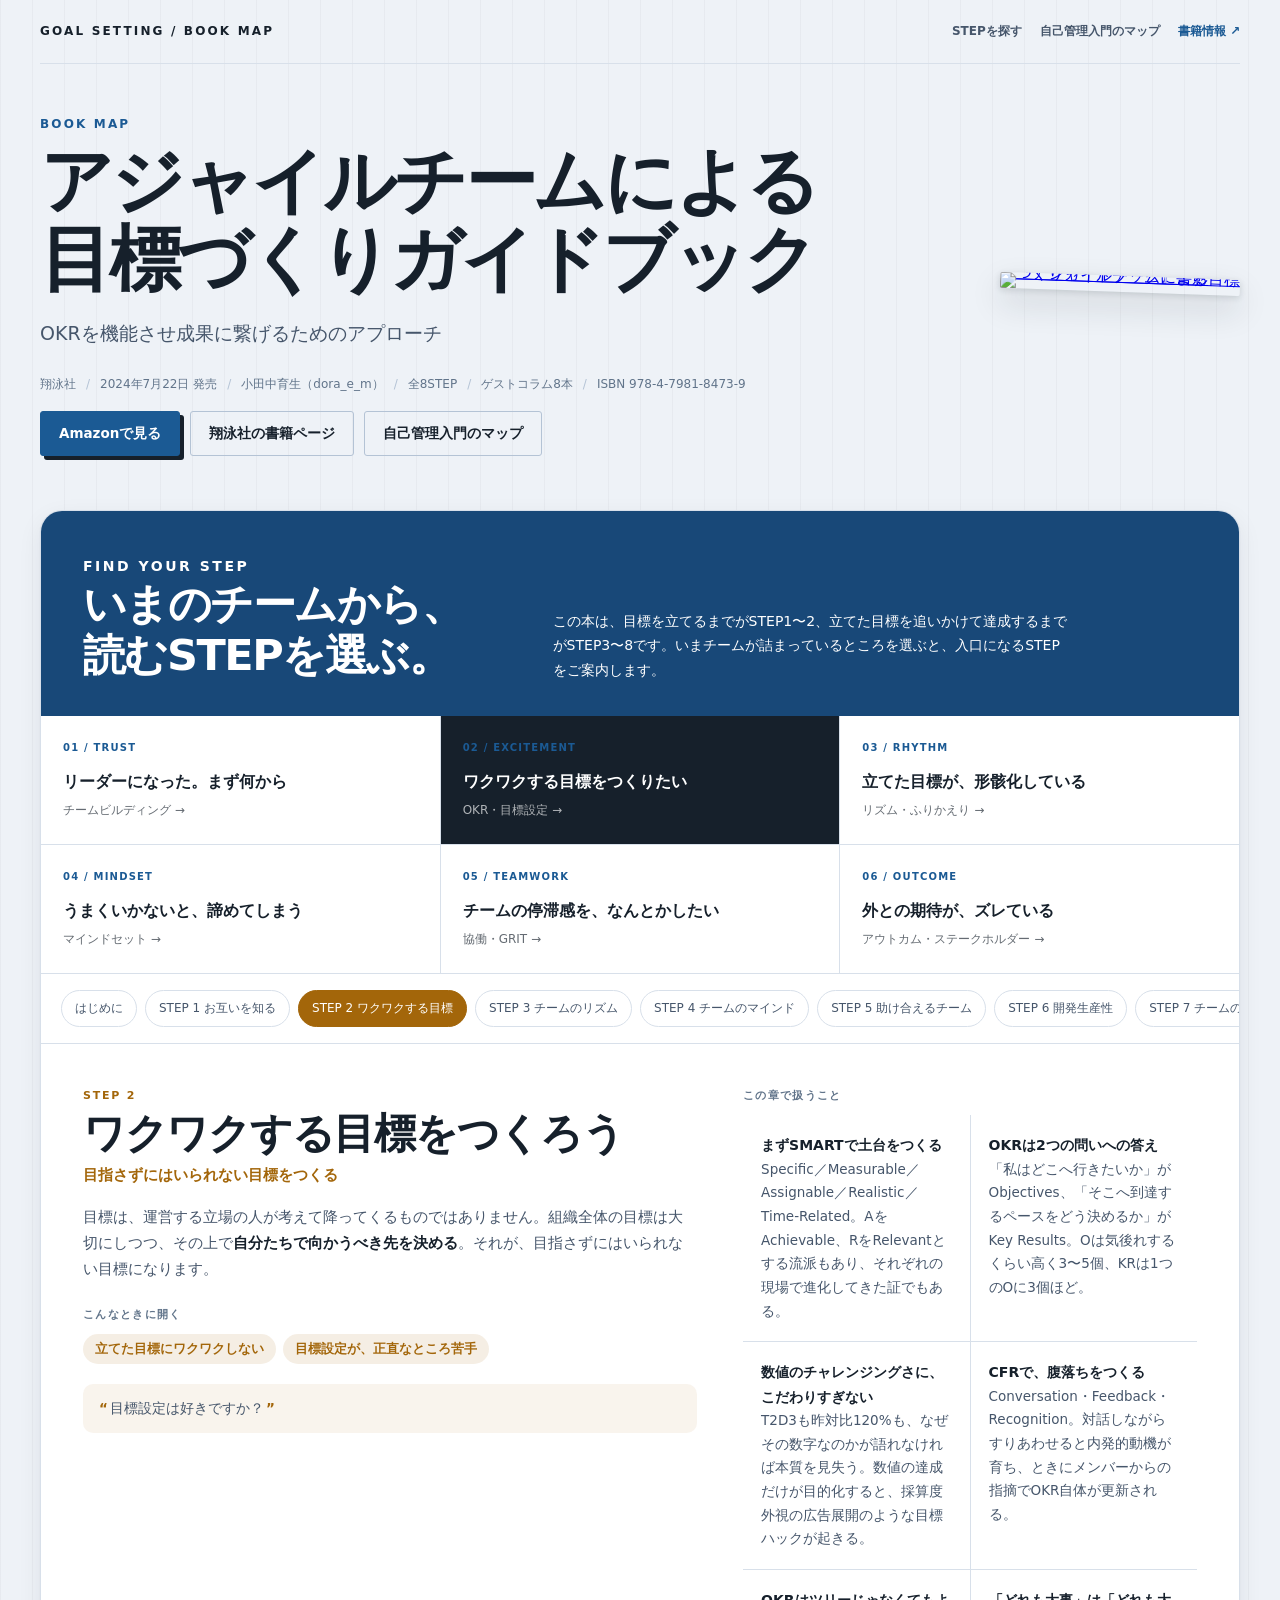
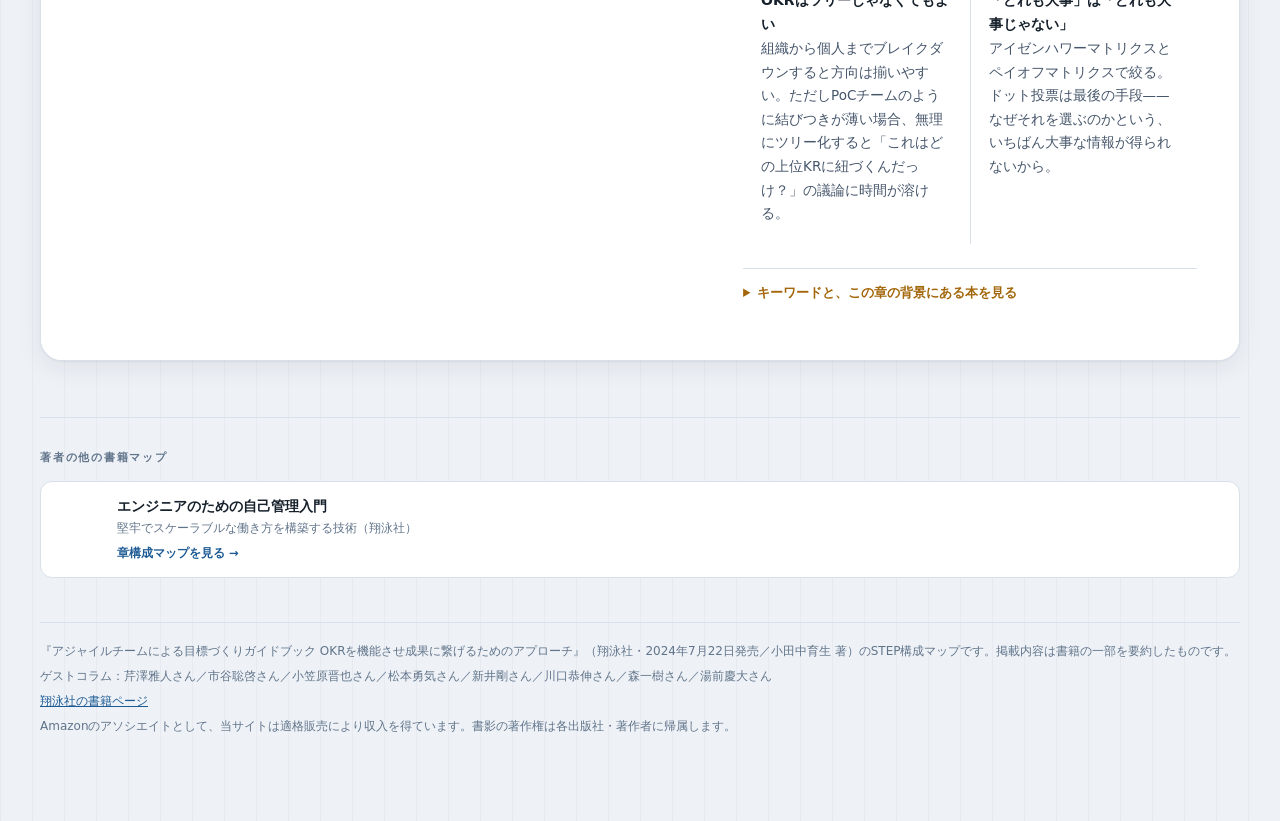
==== agile-goal-setting/index.html @ f8b5abc2 "『アジャイルチームによる目標づくりガイドブック』のマップを追加 /agile-goal-setting/ で公開する2冊目のページ。初校PDF（STEP1〜8）と 翔泳社の目次を突き合わせて、1冊目と" ====
<!doctype html>
<html lang="ja">
<head>
<meta charset="utf-8">
<meta name="viewport" content="width=device-width, initial-scale=1">
<title>アジャイルチームによる目標づくりガイドブック ─ STEP構成マップ</title>
<meta name="description" content="書籍『アジャイルチームによる目標づくりガイドブック』（翔泳社）の全8STEPを、クリックして辿れるマップにしました。いまチームが詰まっているところから読むSTEPを選べます。">
<meta property="og:type" content="website">
<meta property="og:title" content="アジャイルチームによる目標づくりガイドブック ─ STEP構成マップ">
<meta property="og:description" content="書籍『アジャイルチームによる目標づくりガイドブック』（翔泳社）の全8STEPを、クリックして辿れるマップにしました。いまチームが詰まっているところから読むSTEPを選べます。">
<meta property="og:url" content="https://ikuoodanaka.github.io/self-management-book-map/agile-goal-setting/">
<meta property="og:image" content="https://ikuoodanaka.github.io/self-management-book-map/og/agile-goal-setting.png">
<meta property="og:image:width" content="1200">
<meta property="og:image:height" content="630">
<meta property="og:image:type" content="image/png">
<meta property="og:image:alt" content="『アジャイルチームによる目標づくりガイドブック』いまのチームから、読むSTEPを選ぶ。">
<meta name="twitter:card" content="summary_large_image">
<meta name="twitter:title" content="アジャイルチームによる目標づくりガイドブック ─ STEP構成マップ">
<meta name="twitter:description" content="いまのチームから、読むSTEPを選ぶ。目標づくりの悩みから入口になるSTEPを探せます。">
<meta name="twitter:image" content="https://ikuoodanaka.github.io/self-management-book-map/og/agile-goal-setting.png">
<meta name="twitter:image:alt" content="『アジャイルチームによる目標づくりガイドブック』いまのチームから、読むSTEPを選ぶ。">
<link rel="canonical" href="https://ikuoodanaka.github.io/self-management-book-map/agile-goal-setting/">
<link rel="stylesheet" href="../assets/book-map.css">
<link rel="stylesheet" href="../books/agile-goal-setting.css">
</head>
<body>
<div class="wrap">

<nav class="topbar" aria-label="ページ内ナビゲーション">
  <span class="brand">GOAL SETTING / BOOK MAP</span>
  <span class="toplinks">
    <a href="#explore">STEPを探す</a>
    <a href="../">自己管理入門のマップ</a>
    <a href="https://www.shoeisha.co.jp/book/detail/9784798184739" rel="noopener">書籍情報 ↗</a>
  </span>
</nav>

<header>
  <div class="hero">
  <a class="hero-cover" id="coverLink" href="#" rel="noopener">
    <img src="https://m.media-amazon.com/images/P/479818473X.09._SCLZZZZZZZ_.jpg"
         alt="『アジャイルチームによる目標づくりガイドブック』書影" width="352" height="500">
  </a>
  <div class="hero-body">
  <p class="eyebrow">Book Map</p>
  <h1>アジャイルチームによる<br>目標づくりガイドブック</h1>
  <p class="tagline">OKRを機能させ成果に繋げるためのアプローチ</p>
  <div class="meta">
    <span>翔泳社</span>
    <span>2024年7月22日 発売</span>
    <span>小田中育生（dora_e_m）</span>
    <span>全8STEP</span>
    <span>ゲストコラム8本</span>
    <span>ISBN 978-4-7981-8473-9</span>
  </div>
  <div class="cta">
    <a class="btn btn-primary" id="buyLink" href="#" rel="noopener">Amazonで見る</a>
    <a class="btn" href="https://www.shoeisha.co.jp/book/detail/9784798184739" rel="noopener">翔泳社の書籍ページ</a>
    <a class="btn" href="../">自己管理入門のマップ</a>
  </div>
  </div>
  </div>
</header>

<main class="explorer" id="explore">
  <div class="explorer-head">
    <div>
      <p class="section-kicker">FIND YOUR STEP</p>
      <h2>いまのチームから、<br>読むSTEPを選ぶ。</h2>
    </div>
    <p>この本は、目標を立てるまでがSTEP1〜2、立てた目標を追いかけて達成するまでがSTEP3〜8です。いまチームが詰まっているところを選ぶと、入口になるSTEPをご案内します。</p>
  </div>
  <div class="interest-grid" id="interestGrid" aria-label="チームの悩みからSTEPを選ぶ"></div>
  <nav class="chapter-nav" id="chapterNav" aria-label="目次からSTEPを選ぶ"></nav>
  <article class="detail" id="detail" aria-live="polite"></article>
</main>

<section class="feedback" id="feedback" aria-labelledby="feedback-title">
  <div class="feedback-head">
    <p class="eyebrow">Readers' Voices</p>
    <h2 class="feedback-title" id="feedback-title">読者の声</h2>
    <p class="feedback-lead">本書を読んだ方の感想や、実践につながった声を紹介します。続きはぜひ、それぞれの原文で。</p>
  </div>
  <div class="feedback-group">
    <h3 class="feedback-h">感想ブログ</h3>
    <div class="feedback-grid" id="blogFeedback"></div>
  </div>
  <div class="feedback-group">
    <h3 class="feedback-h">SNSでの反応</h3>
    <div class="feedback-grid social" id="socialFeedback"></div>
    <p class="feedback-note">抜粋は公開投稿から原意を損なわない範囲で短く掲載しています。</p>
  </div>
</section>

<section class="siblings" id="siblings" aria-label="著者の他の書籍マップ"></section>

<footer>
  <p>『アジャイルチームによる目標づくりガイドブック OKRを機能させ成果に繋げるためのアプローチ』（翔泳社・2024年7月22日発売／小田中育生 著）のSTEP構成マップです。掲載内容は書籍の一部を要約したものです。</p>
  <p>ゲストコラム：芹澤雅人さん／市谷聡啓さん／小笠原晋也さん／松本勇気さん／新井剛さん／川口恭伸さん／森一樹さん／湯前慶大さん</p>
  <p><a href="https://www.shoeisha.co.jp/book/detail/9784798184739" rel="noopener">翔泳社の書籍ページ</a></p>
  <p>Amazonのアソシエイトとして、当サイトは適格販売により収入を得ています。書影の著作権は各出版社・著作者に帰属します。</p>
</footer>

</div>

<script src="../books/catalog.js"></script>
<script src="../books/agile-goal-setting.js"></script>
<script src="../assets/book-map.js"></script>
</body>
</html>
---- assets/book-map.css ----
/* ============================================================
   書籍マップ 共通スタイル
   ------------------------------------------------------------
   このファイルは全書籍で共有します。書籍固有の色は一切書かず、
   すべて books/<slug>.css のカスタムプロパティ経由で受け取ります。

   書籍側が定義すべき変数は books/_TEMPLATE.css を参照してください。
   ============================================================ */

* { box-sizing: border-box; }
html, body { margin: 0; padding: 0; }
body {
  background: var(--bg);
  color: var(--ink);
  font-family: "Hiragino Kaku Gothic ProN", "Hiragino Sans", "Yu Gothic", "Noto Sans JP", system-ui, sans-serif;
  line-height: 1.75;
  -webkit-font-smoothing: antialiased;
}

.wrap { max-width: 1180px; margin: 0 auto; padding: 32px 20px 80px; }

/* ---------- header ---------- */
header { border-bottom: 1px solid var(--line); padding-bottom: 26px; margin-bottom: 30px; }

.hero { display: grid; grid-template-columns: 180px minmax(0,1fr); gap: 30px; align-items: start; }
.hero-cover { display: block; line-height: 0; border-radius: 4px; }
.hero-cover img {
  width: 100%; height: auto; border-radius: 4px;
  box-shadow: 0 2px 6px rgba(22,37,43,.14), 0 14px 32px rgba(22,37,43,.16);
  transition: transform .18s;
}
.hero-cover:hover img { transform: translateY(-3px); }
.hero-body { min-width: 0; padding-top: 2px; }
@media (max-width: 700px) {
  .hero { grid-template-columns: 116px minmax(0,1fr); gap: 18px; }
}
.eyebrow {
  font-size: 11px; letter-spacing: .18em; text-transform: uppercase;
  color: var(--accent); font-weight: 700; margin: 0 0 8px;
}
h1 { font-size: clamp(22px, 3.4vw, 31px); margin: 0 0 6px; letter-spacing: .01em; }
.tagline { color: var(--ink-mid); font-size: 14px; margin: 0 0 14px; }
.meta { display: flex; flex-wrap: wrap; gap: 8px 10px; font-size: 12px; color: var(--ink-soft); }
.meta span { border: 1px solid var(--line); border-radius: 999px; padding: 2px 11px; }

.cta { display: flex; flex-wrap: wrap; gap: 10px; margin-top: 16px; }
.btn {
  display: inline-block; text-decoration: none; font-size: 13.5px; font-weight: 600;
  padding: 8px 18px; border-radius: 8px;
  border: 1px solid var(--line-strong); color: var(--ink);
  transition: border-color .15s, transform .15s;
}
.btn:hover { border-color: var(--ink-soft); transform: translateY(-1px); }
.btn-primary { background: var(--accent); border-color: var(--accent); color: var(--on-accent); }
.btn-primary:hover { border-color: var(--accent); filter: brightness(1.08); }

/* ---------- 引用書籍カード ---------- */
.refs { display: grid; gap: 12px; margin: 0; padding: 0; list-style: none; }
.ref {
  display: grid; grid-template-columns: 54px minmax(0,1fr); gap: 13px; align-items: start;
  text-decoration: none; color: inherit;
  border: 1px solid var(--line); border-radius: 10px; padding: 11px 13px;
  transition: border-color .15s, transform .15s;
}
.ref:hover { border-color: var(--dc); transform: translateY(-1px); }
.ref img {
  width: 54px; height: auto; display: block; border-radius: 3px;
  background: var(--line);
  box-shadow: 0 1px 4px rgba(0,0,0,.18);
}
.ref-body { min-width: 0; }
.ref-body > span { display: block; }
.ref-title { font-size: 13.5px; font-weight: 600; line-height: 1.5; }
.ref-by { font-size: 12px; color: var(--ink-soft); margin-top: 2px; }
.ref-note { font-size: 12.5px; color: var(--ink-mid); margin-top: 5px; }
.ref-go { font-size: 11.5px; color: var(--dc); font-weight: 600; margin-top: 5px; }

/* ---------- detail panel ---------- */
.detail {
  background: var(--panel); border: 1px solid var(--line); border-radius: 16px;
  padding: 26px 26px 28px; box-shadow: var(--shadow);
  border-top: 3px solid var(--dc); scroll-margin-block-start: 12px;
}
@media (max-width: 900px) { .detail { padding: 22px 18px 24px; } }
.d-label { font-size: 11px; letter-spacing: .16em; font-weight: 700; color: var(--dc); margin: 0 0 4px; }
.d-title { font-size: 21px; margin: 0 0 2px; }
.d-catch { font-size: 13px; color: var(--dc); margin: 0 0 16px; font-weight: 600; }
.d-lead { font-size: 14.5px; color: var(--ink-mid); margin: 0 0 20px; }
.d-lead strong { color: var(--ink); font-weight: 600; }

.d-h { font-size: 11px; letter-spacing: .12em; font-weight: 700; color: var(--ink-soft); margin: 22px 0 10px; }
.d-h:first-of-type { margin-top: 0; }

.chips { display: flex; flex-wrap: wrap; gap: 7px; margin: 0 0 4px; padding: 0; list-style: none; }
.chips li {
  font-size: 12.5px; padding: 4px 12px; border-radius: 999px;
  background: color-mix(in srgb, var(--dc) 11%, transparent);
  color: var(--dc); font-weight: 600;
}

.points { list-style: none; margin: 0; padding: 0; display: grid; gap: 14px; }
.points li { padding-left: 15px; border-left: 2px solid color-mix(in srgb, var(--dc) 35%, transparent); }
.points b { display: block; font-size: 14px; font-weight: 600; }
.points span { display: block; font-size: 13.5px; color: var(--ink-mid); }

.tags { display: flex; flex-wrap: wrap; gap: 6px; margin: 0; padding: 0; list-style: none; }
.tags li {
  font-size: 11.5px; color: var(--ink-soft);
  border: 1px solid var(--line); border-radius: 5px; padding: 2px 8px;
}

.quote {
  margin: 20px 0 0; padding: 13px 16px; font-size: 13.5px; color: var(--ink-mid);
  background: color-mix(in srgb, var(--dc) 7%, transparent);
  border-radius: 10px;
}
.quote::before { content: "“"; color: var(--dc); font-weight: 700; margin-right: 2px; }
.quote::after { content: "”"; color: var(--dc); font-weight: 700; margin-left: 2px; }

/* ---------- 読者の声 ---------- */
.feedback {
  margin-top: 48px; padding-top: 38px; border-top: 1px solid var(--line);
}
.feedback-head { max-width: 720px; margin-bottom: 22px; }
.feedback-title { font-size: 24px; margin: 0 0 5px; }
.feedback-lead { color: var(--ink-mid); font-size: 14px; margin: 0; }
.feedback-group + .feedback-group { margin-top: 30px; }
.feedback-h { font-size: 12px; letter-spacing: .12em; color: var(--accent); margin: 0 0 12px; }
.feedback-grid { display: grid; grid-template-columns: repeat(2, minmax(0, 1fr)); gap: 14px; }
.feedback-grid.social { grid-template-columns: repeat(2, minmax(0, 1fr)); }
@media (max-width: 820px) {
  .feedback-grid, .feedback-grid.social { grid-template-columns: 1fr; }
}
.feedback-card {
  display: flex; flex-direction: column; min-width: 0; padding: 20px;
  background: var(--panel); border: 1px solid var(--line); border-radius: 12px;
  color: inherit; text-decoration: none; transition: border-color .15s, transform .15s;
}
.feedback-card:hover { border-color: var(--accent); transform: translateY(-2px); }
.feedback-source { color: var(--accent); font-size: 11px; font-weight: 700; letter-spacing: .08em; }
.feedback-card h3 { font-size: 15px; line-height: 1.55; margin: 7px 0 10px; }
.feedback-card blockquote {
  margin: 0 0 14px; padding: 0; border: 0; color: var(--ink-mid); font-size: 13.5px;
}
.feedback-card blockquote::before { content: "“"; color: var(--accent); font-weight: 700; }
.feedback-card blockquote::after { content: "”"; color: var(--accent); font-weight: 700; }
.feedback-by { margin: auto 0 0; color: var(--ink-soft); font-size: 12px; }
.feedback-go { display: block; margin-top: 10px; color: var(--accent); font-size: 12px; font-weight: 600; }
.feedback-note { color: var(--ink-soft); font-size: 11.5px; margin: 13px 0 0; }

footer {
  margin-top: 44px; padding-top: 18px; border-top: 1px solid var(--line);
  font-size: 12px; color: var(--ink-soft);
}
footer p { margin: 0 0 4px; }
footer a { color: var(--accent); }

/* ---------- 2026 editorial redesign ---------- */
body {
  background:
    linear-gradient(90deg, var(--grid) 1px, transparent 1px) 0 0 / 32px 32px,
    var(--bg);
}
.wrap { max-width: 1240px; padding-top: 0; }
.topbar {
  display: flex; align-items: center; justify-content: space-between;
  min-height: 64px; border-bottom: 1px solid var(--line);
}
.brand { font-size: 12px; font-weight: 800; letter-spacing: .18em; color: var(--ink); }
.toplinks { display: flex; gap: 18px; align-items: center; }
.toplinks a { color: var(--ink-mid); font-size: 12px; font-weight: 600; text-decoration: none; }
.toplinks a:last-child { color: var(--accent); }
header { border: 0; margin: 0; padding: 48px 0 54px; }
.hero { grid-template-columns: minmax(0,1fr) 240px; gap: clamp(32px, 7vw, 92px); align-items: center; }
.hero-cover { grid-column: 2; grid-row: 1; transform: rotate(2deg); }
.hero-body { grid-column: 1; grid-row: 1; }
.hero-cover img { border-radius: 2px; }
.eyebrow { font-size: 12px; color: var(--accent); }
h1 { max-width: 800px; font-size: clamp(38px, 6vw, 72px); line-height: 1.08; letter-spacing: -.045em; }
.tagline { max-width: 650px; margin: 18px 0 24px; font-size: clamp(15px, 2vw, 19px); color: var(--ink-mid); }
.meta span { border: 0; padding: 0; }
.meta span + span::before { content: "/"; margin-right: 10px; color: var(--line-strong); }
.btn { border-radius: 3px; padding: 10px 18px; }
.btn-primary { box-shadow: 4px 4px 0 var(--hard-shadow); }

.explorer {
  background: var(--panel); border: 1px solid var(--line); border-radius: 22px;
  box-shadow: var(--shadow); overflow: hidden;
}
.explorer-head {
  display: grid; grid-template-columns: .8fr 1.2fr; gap: 40px;
  padding: 38px 42px 34px; background: var(--cover); color: var(--on-cover);
}
.section-kicker { margin: 0 0 8px; font-size: 11px; font-weight: 800; letter-spacing: .18em; }
.explorer-head h2 { margin: 0; font-size: clamp(27px, 4vw, 43px); line-height: 1.2; letter-spacing: -.035em; }
.explorer-head p { margin: 5px 0 0; align-self: end; font-size: 14px; max-width: 520px; }
.interest-grid {
  display: grid; grid-template-columns: repeat(3, 1fr); gap: 1px;
  background: var(--line); border-bottom: 1px solid var(--line);
}
.interest-card {
  min-height: 128px; padding: 22px; border: 0; background: var(--panel);
  color: var(--ink); text-align: left; cursor: pointer; font: inherit;
  transition: background .15s, color .15s;
}
.interest-card:hover, .interest-card.is-active { background: var(--ink); color: #fff; }
.interest-card small { display: block; color: var(--accent); font-size: 10px; font-weight: 800; letter-spacing: .12em; }
.interest-card strong { display: block; margin-top: 13px; font-size: 16px; line-height: 1.5; }
.interest-card span { display: block; margin-top: 6px; opacity: .66; font-size: 12px; }
.chapter-nav {
  display: flex; gap: 8px; padding: 16px 20px; overflow-x: auto;
  border-bottom: 1px solid var(--line); scrollbar-width: thin;
}
.chapter-tab {
  flex: 0 0 auto; border: 1px solid var(--line); border-radius: 999px;
  padding: 7px 13px; background: transparent; color: var(--ink-mid);
  font: inherit; font-size: 12px; cursor: pointer;
}
.chapter-tab.is-active { color: #fff; background: var(--dc); border-color: var(--dc); }
.detail { min-height: 540px; border: 0; border-radius: 0; box-shadow: none; padding: 42px; }
.detail-top { display: grid; grid-template-columns: minmax(0, 1.15fr) minmax(240px, .85fr); gap: 46px; }
.detail-summary { position: sticky; top: 20px; align-self: start; }
.d-title { font-size: clamp(25px, 4vw, 42px); line-height: 1.2; letter-spacing: -.03em; }
.d-catch { font-size: 15px; }
.d-lead { font-size: 15px; }
.points { grid-template-columns: repeat(2, minmax(0,1fr)); gap: 1px; background: var(--line); }
.points li { padding: 18px; border: 0; background: var(--panel); }
.detail-more summary {
  cursor: pointer; margin-top: 24px; padding: 13px 0; border-top: 1px solid var(--line);
  color: var(--dc); font-size: 13px; font-weight: 700;
}
.feedback { margin-top: 64px; }
.feedback-grid { grid-template-columns: repeat(4, minmax(0, 1fr)); }
.feedback-grid.social { grid-template-columns: repeat(4, minmax(0, 1fr)); }
.feedback-card:first-child {
  grid-column: span 2;
  background: var(--feature-bg); border-color: var(--feature-line); color: var(--feature-ink);
}
.feedback-card:first-child blockquote,
.feedback-card:first-child .feedback-by { color: var(--feature-ink-soft); }
.feedback-card:first-child .feedback-source,
.feedback-card:first-child .feedback-go { color: var(--feature-accent); }
.interest-card:focus-visible, .chapter-tab:focus-visible, .btn:focus-visible,
.detail-more summary:focus-visible, .toplinks a:focus-visible {
  outline: 3px solid var(--accent); outline-offset: 3px;
}

/* ---------- 著者の他の書籍マップ ---------- */
.siblings { margin-top: 56px; padding-top: 30px; border-top: 1px solid var(--line); }
.siblings-h { font-size: 11px; letter-spacing: .16em; font-weight: 800; color: var(--ink-soft); margin: 0 0 14px; }
.siblings-grid { display: grid; grid-template-columns: repeat(auto-fit, minmax(260px, 1fr)); gap: 14px; }
.sibling {
  display: grid; grid-template-columns: 46px minmax(0,1fr); gap: 14px; align-items: center;
  padding: 14px 16px; text-decoration: none; color: inherit;
  background: var(--panel); border: 1px solid var(--line); border-radius: 12px;
  transition: border-color .15s, transform .15s;
}
.sibling:hover { border-color: var(--accent); transform: translateY(-2px); }
.sibling img { width: 46px; height: auto; display: block; border-radius: 2px; box-shadow: 0 1px 4px rgba(0,0,0,.18); }
.sibling-body { min-width: 0; }
.sibling-body > span { display: block; }
.sibling-title { font-size: 13.5px; font-weight: 600; line-height: 1.5; }
.sibling-note { font-size: 12px; color: var(--ink-soft); margin-top: 2px; }
.sibling-go { font-size: 11.5px; color: var(--accent); font-weight: 600; margin-top: 4px; }

@media (prefers-color-scheme: dark) {
  .btn-primary {
    background: var(--cover); border-color: var(--cover); color: var(--on-cover);
    box-shadow: 4px 4px 0 var(--hard-shadow);
  }
  .interest-card:hover, .interest-card.is-active {
    background: var(--interest-bg); color: var(--interest-ink);
    box-shadow: inset 0 -4px 0 var(--cover);
  }
  .interest-card:hover small, .interest-card.is-active small { color: var(--interest-kicker); }
  .interest-card:hover span, .interest-card.is-active span { opacity: .82; }
  .chapter-tab.is-active { color: var(--on-dc); }
  .chips li {
    background: color-mix(in srgb, var(--dc) 17%, var(--panel));
    color: color-mix(in srgb, var(--dc) 88%, white);
  }
  .quote { background: color-mix(in srgb, var(--dc) 12%, var(--panel)); }
}
@media (max-width: 860px) {
  .hero { grid-template-columns: 1fr 140px; gap: 24px; }
  .interest-grid { grid-template-columns: repeat(2, 1fr); }
  .explorer-head, .detail-top { grid-template-columns: 1fr; gap: 18px; }
  .detail-summary { position: static; }
  .feedback-grid, .feedback-grid.social { grid-template-columns: repeat(2, 1fr); }
}
@media (max-width: 560px) {
  .wrap { padding: 0 14px 50px; }
  .toplinks a:not(:last-child) { display: none; }
  header { padding: 34px 0 40px; }
  .hero { grid-template-columns: 92px 1fr; align-items: start; }
  .hero-cover { grid-column: 1; grid-row: 1; transform: rotate(-2deg); }
  .hero-body { grid-column: 2; grid-row: 1; }
  h1 { font-size: 29px; }
  .tagline { font-size: 13px; margin: 10px 0 14px; }
  .meta { display: none; }
  .cta .btn:not(.btn-primary) { display: none; }
  .explorer-head { padding: 26px 22px; }
  .interest-grid { grid-template-columns: 1fr; }
  .interest-card { min-height: 98px; padding: 18px 22px; }
  .interest-card strong { margin-top: 7px; }
  .detail { padding: 28px 22px; }
  .points { grid-template-columns: 1fr; }
  .feedback-grid, .feedback-grid.social { grid-template-columns: 1fr; }
  .feedback-card:first-child { grid-column: span 1; }
}
---- books/agile-goal-setting.css ----
/* ============================================================
   『アジャイルチームによる目標づくりガイドブック』 配色
   ------------------------------------------------------------
   配色は書籍カバーから採取。
   地の紺 #184878 ／ 白 ／ 下帯のライムイエロー の構成を基準にしている。

   1冊目（自己管理入門）はカバーが明るい水色なので「明るい地に濃い文字」だが、
   本書はカバーが濃紺なので、明所では逆に「濃い地に白文字」になる。
   暗所では地の色をそのまま使うと沈むため、カバーの明るい青側へ寄せている。
   ============================================================ */
:root {
  --cover: #184878;          /* カバーの地の色そのもの（最頻色） */
  --on-cover: #ffffff;       /* 濃紺の上なので白 */

  --bg: #eef2f7;
  --panel: #ffffff;
  --ink: #16202b;
  --ink-mid: #46566b;
  --ink-soft: #61748a;
  --line: #d8e0ea;
  --line-strong: #b4c3d5;
  --accent: #1b5a94;         /* 地の紺を、文字色として映える明度まで起こしたもの */
  --on-accent: #ffffff;
  --shadow: 0 1px 2px rgba(22,32,43,.05), 0 8px 24px rgba(22,32,43,.07);

  --grid: rgba(22,32,43,.035);
  --hard-shadow: #16202b;

  --interest-bg: #16202b;
  --interest-ink: #ffffff;
  --interest-kicker: #1b5a94;

  --on-dc: #ffffff;

  --feature-bg: #16202b;
  --feature-line: #d8e0ea;
  --feature-ink: #ffffff;
  --feature-ink-soft: rgba(255,255,255,.72);
  --feature-accent: #6fa8dc;

  /* STEPごとの色。8STEPあるので c1〜c8、c0 は はじめに／コラム用の中立色 */
  --c0: #6b7684;
  --c1: #1f66ad;   /* STEP1 お互いを知ろう */
  --c2: #a3660a;   /* STEP2 ワクワクする目標をつくろう */
  --c3: #0d7d77;   /* STEP3 チームのリズムをつくろう */
  --c4: #6a54b0;   /* STEP4 チームのマインドを育てよう */
  --c5: #2c7f52;   /* STEP5 助け合えるチームになろう */
  --c6: #5c7a1e;   /* STEP6 チームの開発生産性を測ろう */
  --c7: #b0447e;   /* STEP7 チームの外と向き合おう */
  --c8: #b34a44;   /* STEP8 ゴールにたどり着いたその先に */
}
@media (prefers-color-scheme: dark) {
  :root {
    --cover: #6fa8dc;        /* 暗所では濃紺が沈むので、カバーの明るい青側を使う */
    --on-cover: #0c1826;     /* 明るい色の上なので、文字は濃色にする */

    --bg: #0d1621;
    --panel: #152230;
    --ink: #e7eef6;
    --ink-mid: #b0c0d0;
    --ink-soft: #7d90a4;
    --line: #223243;
    --line-strong: #34495f;
    --accent: #6fa8dc;
    --on-accent: #0d1621;
    --shadow: 0 1px 2px rgba(0,0,0,.32), 0 8px 24px rgba(0,0,0,.4);

    --grid: rgba(111,168,220,.045);
    --hard-shadow: #05090f;

    --interest-bg: #1e3145;
    --interest-ink: #f2f7fc;
    --interest-kicker: #9cc8ee;

    --on-dc: #101d29;

    --feature-bg: #091320;
    --feature-line: #34495f;
    --feature-ink: #f2f7fc;
    --feature-ink-soft: #b6c7d8;
    --feature-accent: #8dbfe8;

    --c0: #9fadbb;
    --c1: #6fa8e0;
    --c2: #e0a555;
    --c3: #4fc0b8;
    --c4: #a294e6;
    --c5: #62c48c;
    --c6: #a8c85c;
    --c7: #ea86bc;
    --c8: #ea8a84;
  }
}
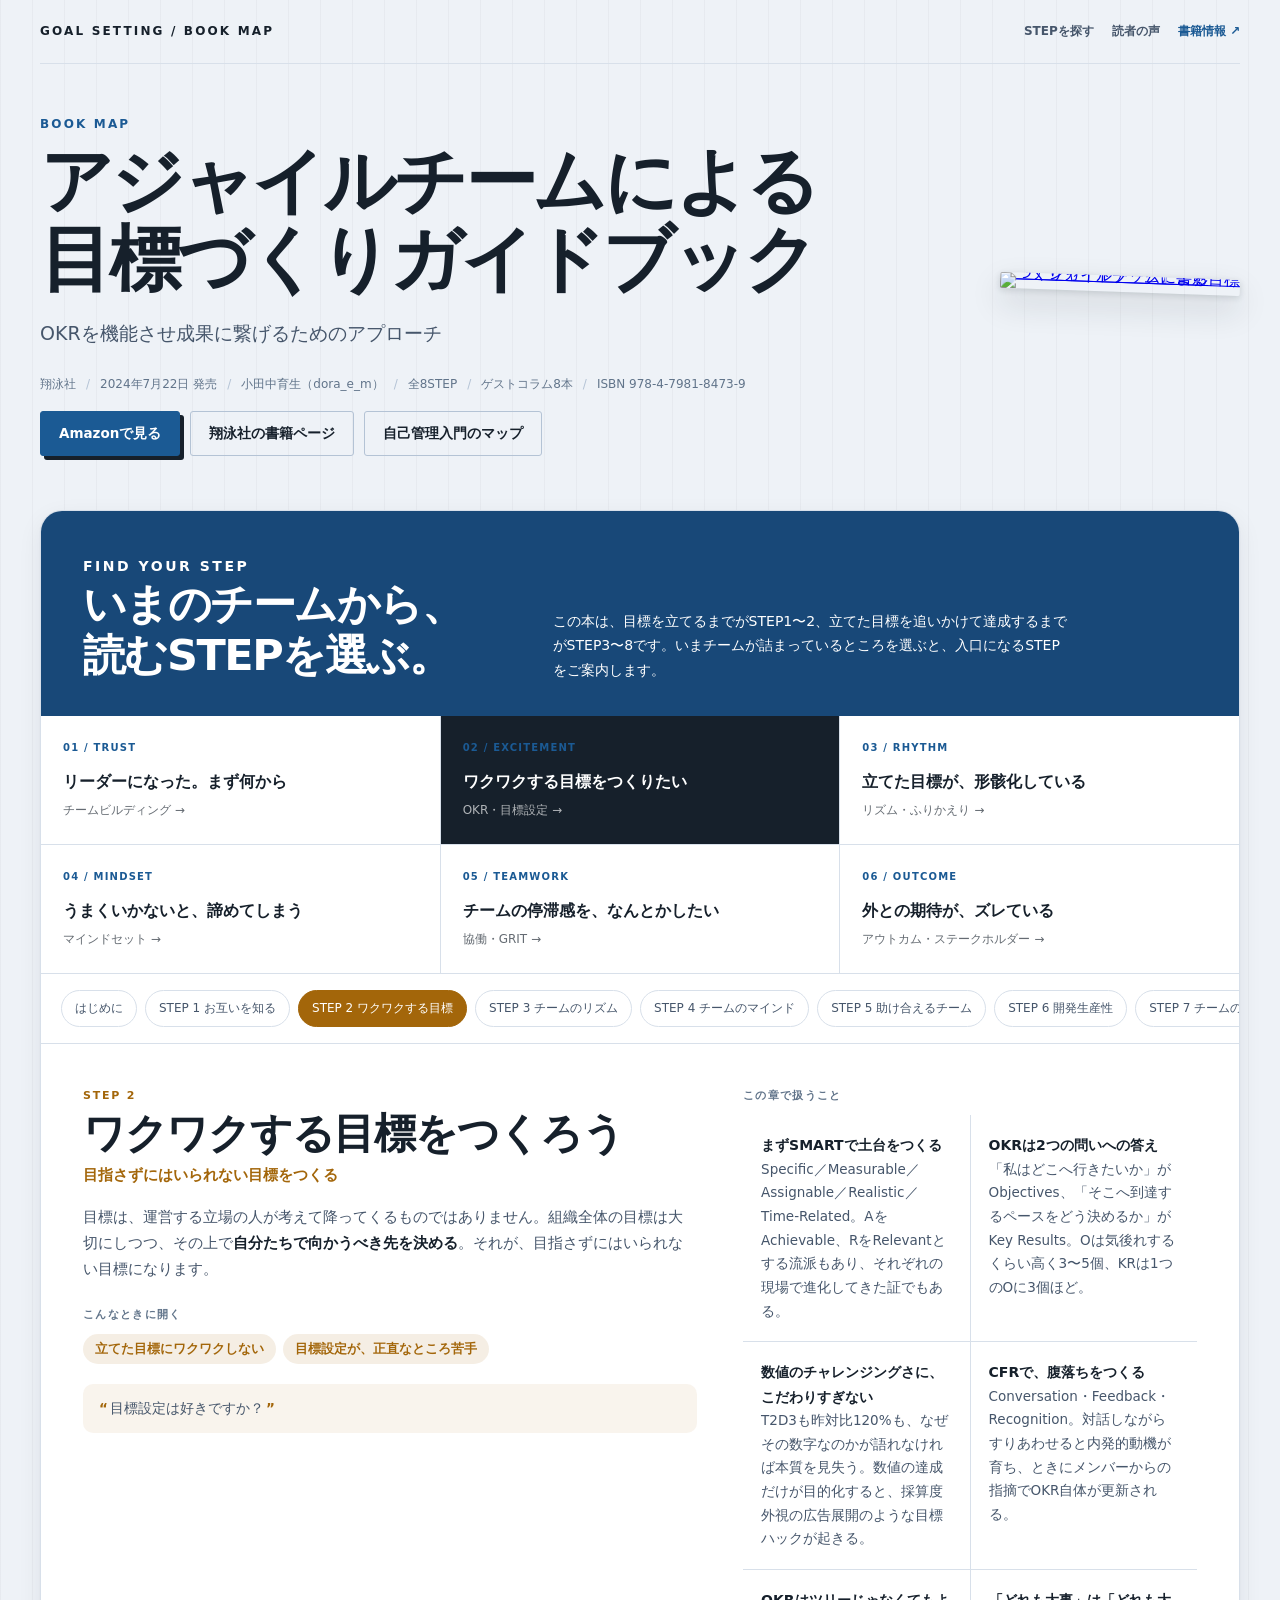
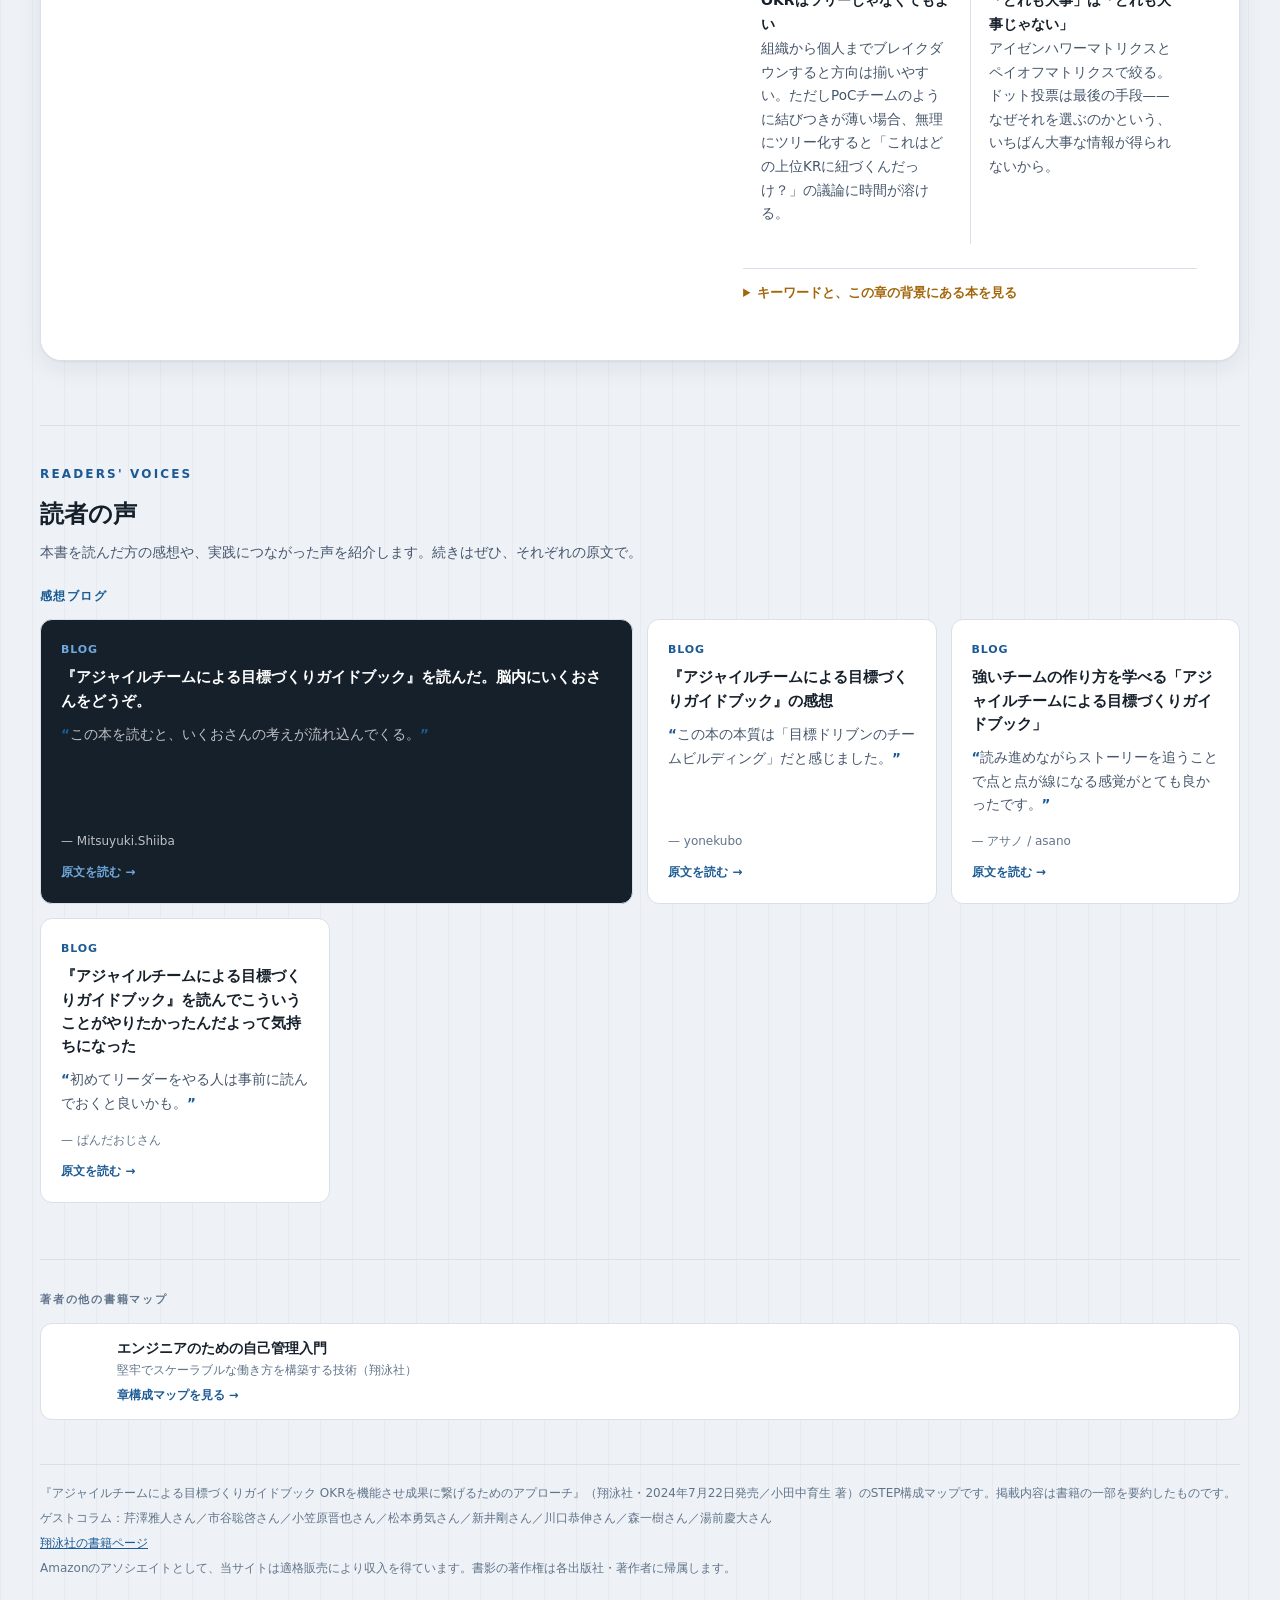
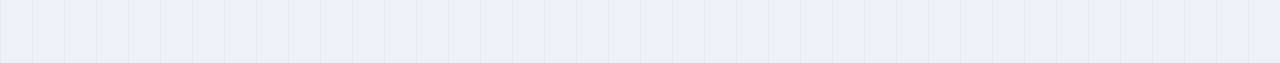
==== commit 4637f6d6: "2冊目に読者の声を掲載 感想ブログ4件。いずれも原文を開いて抜粋の文言と到達性を確認済み。 1件目は反転カードで大きく出るため、代表的なものを先頭に置いた。 SNSの反応は未収集のため空配列（グループ" ====
--- a/agile-goal-setting/index.html
+++ b/agile-goal-setting/index.html
@@ -30,7 +30,7 @@
   <span class="brand">GOAL SETTING / BOOK MAP</span>
   <span class="toplinks">
     <a href="#explore">STEPを探す</a>
-    <a href="../">自己管理入門のマップ</a>
+    <a href="#feedback">読者の声</a>
     <a href="https://www.shoeisha.co.jp/book/detail/9784798184739" rel="noopener">書籍情報 ↗</a>
   </span>
 </nav>
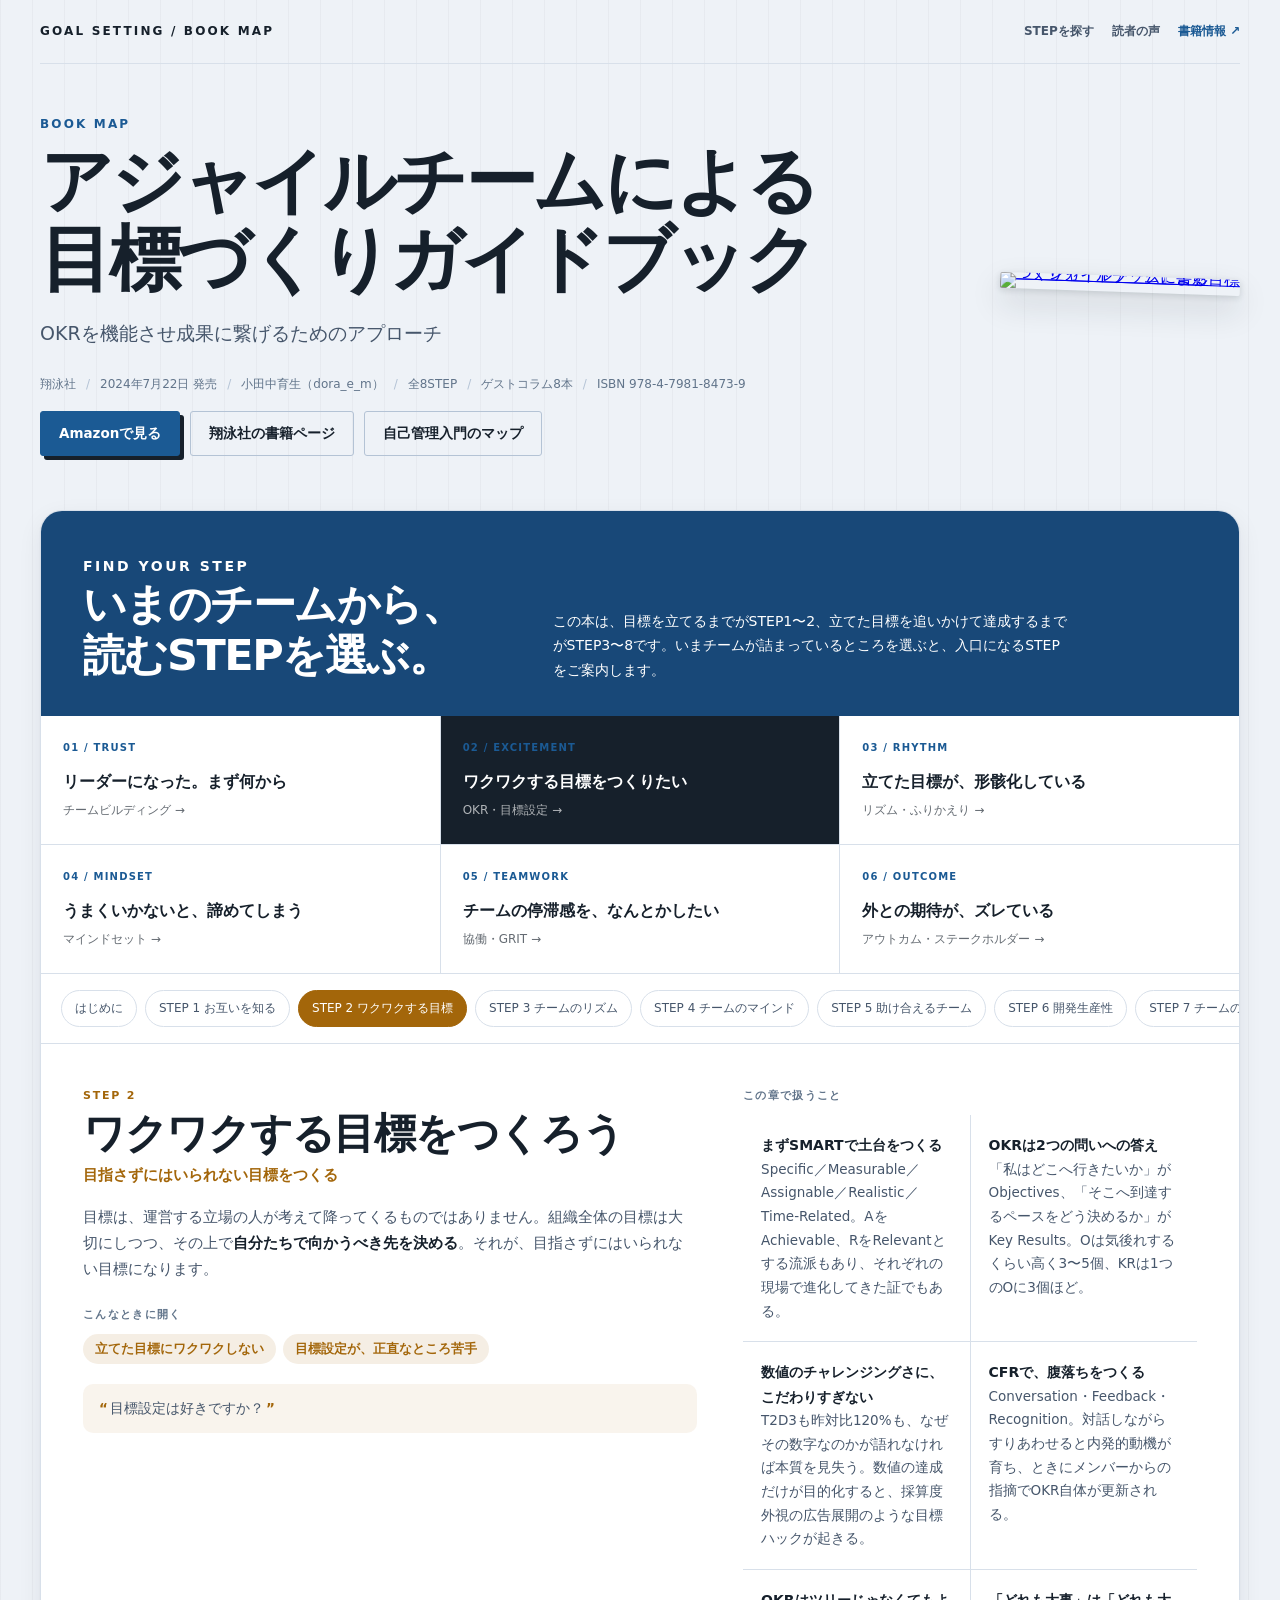
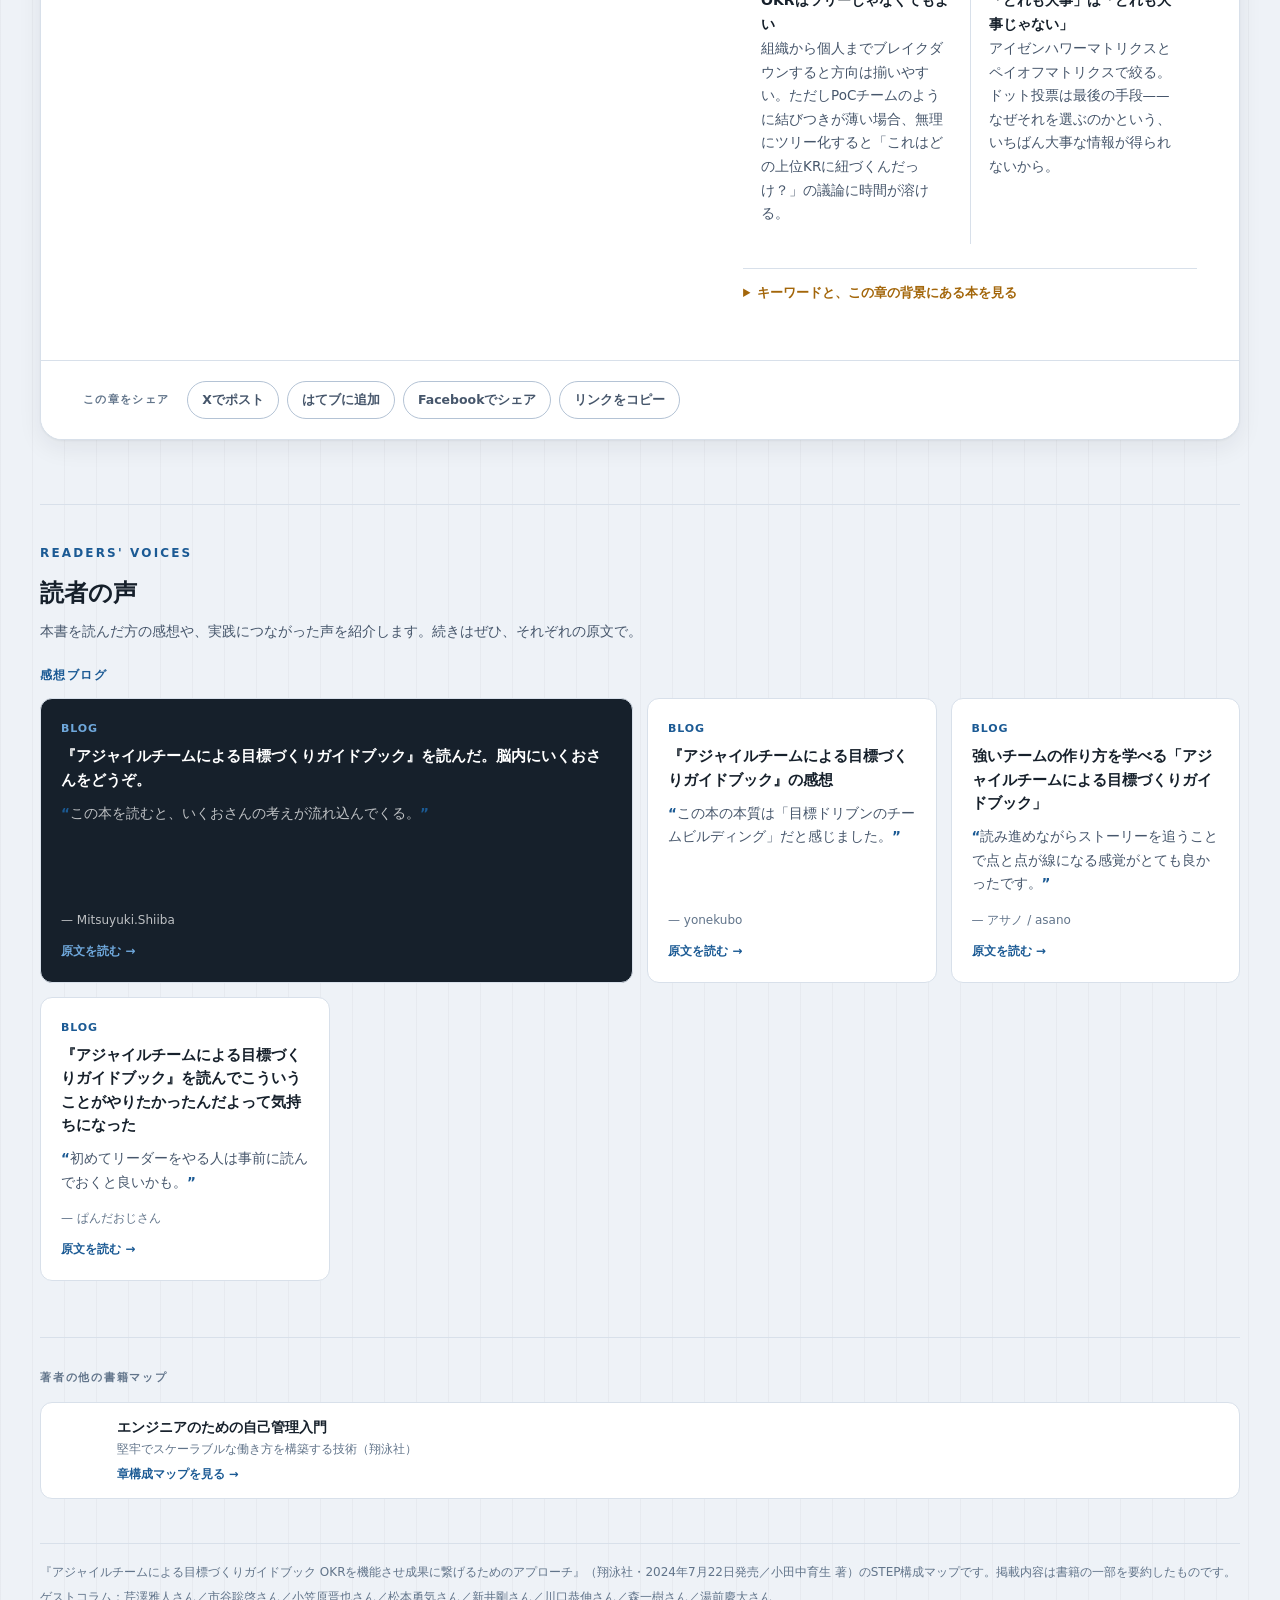
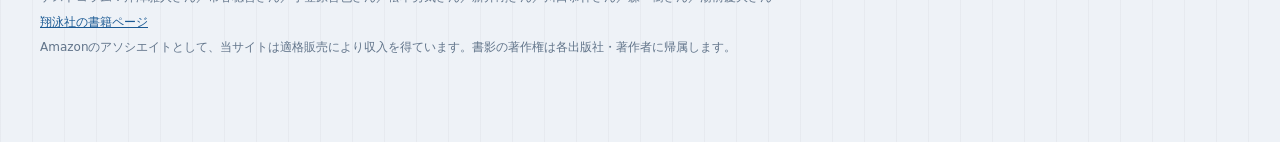
==== commit dd8c1309: "章ごとのURLと、SNSへの共有ボタンを追加 「この本いいよ」より「この章、まさに今の自分だった」のほうが届くので、 共有の単位をページ全体ではなく章にした。  - 章を切り替えるとURLに #<章キ" ====
--- a/agile-goal-setting/index.html
+++ b/agile-goal-setting/index.html
@@ -73,6 +73,7 @@
   <div class="interest-grid" id="interestGrid" aria-label="チームの悩みからSTEPを選ぶ"></div>
   <nav class="chapter-nav" id="chapterNav" aria-label="目次からSTEPを選ぶ"></nav>
   <article class="detail" id="detail" aria-live="polite"></article>
+  <div class="share" id="share"></div>
 </main>
 
 <section class="feedback" id="feedback" aria-labelledby="feedback-title">
--- a/assets/book-map.css
+++ b/assets/book-map.css
@@ -243,6 +243,28 @@
 .interest-card:focus-visible, .chapter-tab:focus-visible, .btn:focus-visible,
 .detail-more summary:focus-visible, .toplinks a:focus-visible {
   outline: 3px solid var(--accent); outline-offset: 3px;
+}
+
+/* ---------- SNSへの共有 ---------- */
+.share {
+  display: flex; flex-wrap: wrap; align-items: center; gap: 10px 18px;
+  padding: 20px 42px; border-top: 1px solid var(--line); background: var(--panel);
+}
+.share-label {
+  margin: 0; font-size: 11px; letter-spacing: .12em; font-weight: 700; color: var(--ink-soft);
+}
+.share-btns { display: flex; flex-wrap: wrap; align-items: center; gap: 8px; }
+.share-btn {
+  display: inline-block; font: inherit; font-size: 12.5px; font-weight: 600;
+  padding: 7px 14px; border-radius: 999px; cursor: pointer;
+  border: 1px solid var(--line-strong); background: transparent; color: var(--ink-mid);
+  text-decoration: none; transition: border-color .15s, color .15s, transform .15s;
+}
+.share-btn:hover { border-color: var(--dc); color: var(--dc); transform: translateY(-1px); }
+.share-btn:focus-visible { outline: 3px solid var(--accent); outline-offset: 3px; }
+.share-done { font-size: 12px; color: var(--dc); font-weight: 600; }
+@media (max-width: 560px) {
+  .share { padding: 18px 22px; }
 }
 
 /* ---------- 著者の他の書籍マップ ---------- */
